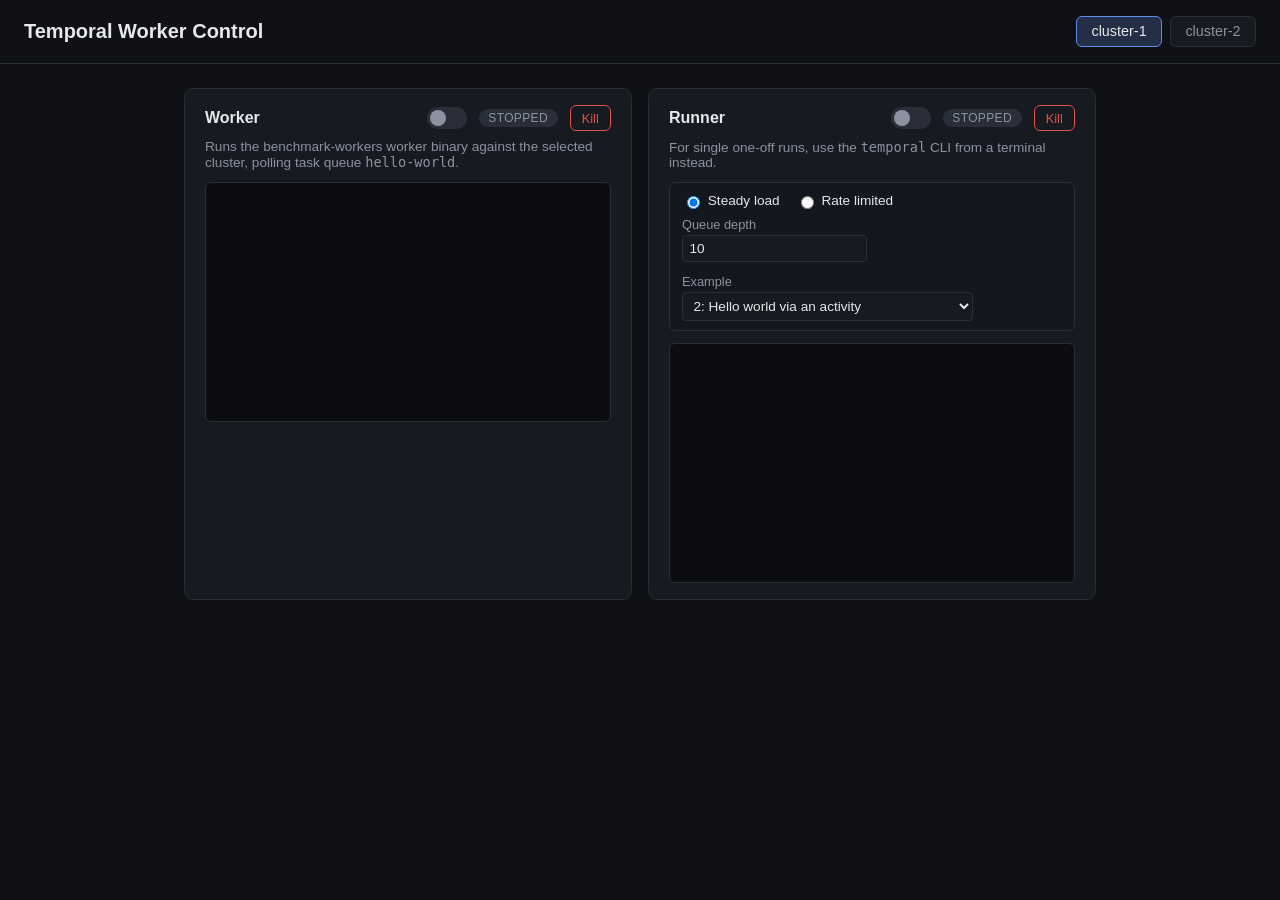
==== worker-control-ui/internal/webassets/web/index.html @ 39d4ea45 "Add worker-control-ui service with steady/rate load control (SYSTEMS-882) Gives workshop instructors" ====
<!doctype html>
<html lang="en">
<head>
  <meta charset="utf-8" />
  <title>Temporal Worker Control</title>
  <link rel="stylesheet" href="style.css" />
</head>
<body>
  <header>
    <h1>Temporal Worker Control</h1>
    <div class="cluster-switch" role="group" aria-label="Cluster selection">
      <button type="button" class="cluster-btn active" data-cluster="cluster-1">cluster-1</button>
      <button type="button" class="cluster-btn" data-cluster="cluster-2">cluster-2</button>
    </div>
  </header>

  <main>
    <section class="panel" id="worker-panel">
      <div class="panel-header">
        <h2>Worker</h2>
        <label class="switch">
          <input type="checkbox" id="worker-toggle" />
          <span class="slider"></span>
        </label>
        <span class="pill" id="worker-pill">stopped</span>
        <button type="button" class="kill-btn" id="worker-kill" title="Terminate the worker process in place (for exercises) without losing its logs">Kill</button>
      </div>
      <p class="hint">Runs the benchmark-workers worker binary against the selected cluster, polling task queue <code>hello-world</code>.</p>
      <pre class="log-pane" id="worker-log"></pre>
    </section>

    <section class="panel" id="runner-panel">
      <div class="panel-header">
        <h2>Runner</h2>
        <label class="switch">
          <input type="checkbox" id="runner-toggle" />
          <span class="slider"></span>
        </label>
        <span class="pill" id="runner-pill">stopped</span>
        <button type="button" class="kill-btn" id="runner-kill" title="Terminate the runner process in place (for exercises) without losing its logs">Kill</button>
      </div>
      <p class="hint">For single one-off runs, use the <code>temporal</code> CLI from a terminal instead.</p>

      <div class="runner-config">
        <div class="mode-switch" role="group" aria-label="Runner dispatch mode">
          <label><input type="radio" name="runner-mode" id="runner-mode-steady" value="steady" checked /> Steady load</label>
          <label><input type="radio" name="runner-mode" id="runner-mode-rate" value="rate" /> Rate limited</label>
        </div>

        <div class="runner-config-group" id="runner-config-steady">
          <label>Queue depth
            <input type="number" id="runner-depth" value="10" min="1" step="1" />
          </label>
          <label>Example
            <select id="runner-example">
              <option value="1">1: Hello world</option>
              <option value="2" selected>2: Hello world via an activity</option>
              <option value="3">3: Hello world via an activity, then sleep 5s</option>
            </select>
          </label>
        </div>

        <div class="runner-config-group" id="runner-config-rate" hidden>
          <label>Requests/sec
            <input type="number" id="runner-rate" value="5" min="0.1" step="0.1" />
          </label>
          <label>Scenario
            <select id="runner-scenario">
              <option value="hello_world">Hello World</option>
              <option value="many_timers">Many Timers</option>
              <option value="fan_out">Fan-Out</option>
            </select>
          </label>
        </div>

        <div class="runner-config-group" id="rate-scenario-hello-world">
          <label>Example
            <select id="runner-rate-example">
              <option value="1">1: Hello world</option>
              <option value="2" selected>2: Hello world via an activity</option>
              <option value="3">3: Hello world via an activity, then sleep 5s</option>
            </select>
          </label>
        </div>

        <div class="runner-config-group" id="rate-scenario-many-timers" hidden>
          <label>Concurrent timers
            <input type="number" id="runner-concurrent-timers" value="30" min="1" step="1" />
          </label>
          <label>Timer duration (s)
            <input type="number" id="runner-timer-duration" value="10" min="1" step="1" />
          </label>
          <p class="hint rate-scenario-note">Runs its own embedded worker -- independent of the Worker toggle above.</p>
        </div>

        <div class="runner-config-group" id="rate-scenario-fan-out" hidden>
          <label>Children per workflow
            <input type="number" id="runner-children" value="30" min="0" step="1" />
          </label>
          <label>Activities per workflow
            <input type="number" id="runner-activities" value="30" min="0" step="1" />
          </label>
          <p class="hint rate-scenario-note">Runs its own embedded worker -- independent of the Worker toggle above.</p>
        </div>
      </div>

      <pre class="log-pane" id="runner-log"></pre>
    </section>
  </main>

  <script src="app.js"></script>
</body>
</html>
---- worker-control-ui/internal/webassets/web/style.css ----
:root {
  color-scheme: light dark;
  --bg: #0f1115;
  --panel: #171a21;
  --border: #2a2e38;
  --text: #e6e8eb;
  --muted: #8b93a1;
  --accent: #5b8def;
  --ok: #3bb273;
  --warn: #e0a02c;
  --err: #e0524c;
}

* { box-sizing: border-box; }

body {
  margin: 0;
  font-family: -apple-system, BlinkMacSystemFont, "Segoe UI", sans-serif;
  background: var(--bg);
  color: var(--text);
}

header {
  display: flex;
  align-items: center;
  justify-content: space-between;
  padding: 1rem 1.5rem;
  border-bottom: 1px solid var(--border);
}

h1 { font-size: 1.25rem; margin: 0; }

.cluster-switch { display: flex; gap: 0.5rem; }

.cluster-btn {
  background: var(--panel);
  color: var(--muted);
  border: 1px solid var(--border);
  border-radius: 6px;
  padding: 0.4rem 0.9rem;
  cursor: pointer;
  font-size: 0.9rem;
}

.cluster-btn.active {
  color: var(--text);
  border-color: var(--accent);
  background: color-mix(in srgb, var(--accent) 18%, var(--panel));
}

main {
  display: grid;
  grid-template-columns: 1fr;
  gap: 1rem;
  padding: 1.5rem;
  max-width: 960px;
  margin: 0 auto;
}

@media (min-width: 800px) {
  main { grid-template-columns: 1fr 1fr; }
}

.panel {
  background: var(--panel);
  border: 1px solid var(--border);
  border-radius: 10px;
  padding: 1rem 1.25rem;
}

.panel-header {
  display: flex;
  align-items: center;
  gap: 0.75rem;
}

.panel-header h2 { font-size: 1rem; margin: 0; flex: 1; }

.hint { color: var(--muted); font-size: 0.85rem; margin: 0.5rem 0 0.75rem; }

.rate-scenario-note { flex-basis: 100%; margin: 0.4rem 0 0; font-size: 0.75rem; }

.pill {
  font-size: 0.75rem;
  padding: 0.15rem 0.6rem;
  border-radius: 999px;
  background: var(--border);
  color: var(--muted);
  text-transform: uppercase;
  letter-spacing: 0.03em;
}

.pill.running, .pill.succeeded { background: color-mix(in srgb, var(--ok) 25%, var(--panel)); color: var(--ok); }
.pill.starting { background: color-mix(in srgb, var(--warn) 25%, var(--panel)); color: var(--warn); }
.pill.failed { background: color-mix(in srgb, var(--err) 25%, var(--panel)); color: var(--err); }

button, .switch {
  cursor: pointer;
}

.kill-btn {
  background: transparent;
  color: var(--err);
  border: 1px solid var(--err);
  border-radius: 6px;
  padding: 0.3rem 0.7rem;
  font-size: 0.8rem;
}

.kill-btn:disabled { opacity: 0.4; cursor: not-allowed; }

.switch {
  position: relative;
  display: inline-block;
  width: 40px;
  height: 22px;
}

.switch input { opacity: 0; width: 0; height: 0; }

.slider {
  position: absolute;
  inset: 0;
  background: var(--border);
  border-radius: 999px;
  transition: 0.15s;
}

.slider::before {
  content: "";
  position: absolute;
  height: 16px;
  width: 16px;
  left: 3px;
  top: 3px;
  background: var(--muted);
  border-radius: 50%;
  transition: 0.15s;
}

.switch input:checked + .slider { background: color-mix(in srgb, var(--accent) 40%, var(--border)); }
.switch input:checked + .slider::before { transform: translateX(18px); background: var(--accent); }

.runner-config {
  background: #0000001a;
  border: 1px solid var(--border);
  border-radius: 6px;
  padding: 0.6rem 0.75rem;
  margin: 0 0 0.75rem;
  font-size: 0.85rem;
}

.mode-switch {
  display: flex;
  gap: 1rem;
  margin-bottom: 0.5rem;
}

.mode-switch label { display: flex; align-items: center; gap: 0.3rem; cursor: pointer; }

.runner-config-group {
  display: flex;
  flex-wrap: wrap;
  gap: 0.75rem 1.25rem;
}

/* `.runner-config-group`'s `display: flex` above ties the [hidden] UA rule's
   specificity (class vs. attribute selector, both 0-1-0) -- without this,
   the cascade favors the later author rule and [hidden] silently does
   nothing, leaving the inactive mode's inputs visible and touchable. */
.runner-config-group[hidden] {
  display: none;
}

.runner-config-group label {
  display: flex;
  flex-direction: column;
  gap: 0.2rem;
  color: var(--muted);
  font-size: 0.8rem;
}

.runner-config-group input, .runner-config-group select {
  background: var(--panel);
  color: var(--text);
  border: 1px solid var(--border);
  border-radius: 4px;
  padding: 0.3rem 0.4rem;
  font-size: 0.85rem;
}

.runner-config-group input:disabled, .runner-config-group select:disabled,
.mode-switch input:disabled {
  opacity: 0.5;
  cursor: not-allowed;
}

.log-pane {
  background: #0b0d11;
  border: 1px solid var(--border);
  border-radius: 6px;
  padding: 0.75rem;
  height: 240px;
  overflow-y: auto;
  font-family: ui-monospace, SFMono-Regular, Menlo, monospace;
  font-size: 0.75rem;
  white-space: pre-wrap;
  word-break: break-word;
  margin: 0;
}
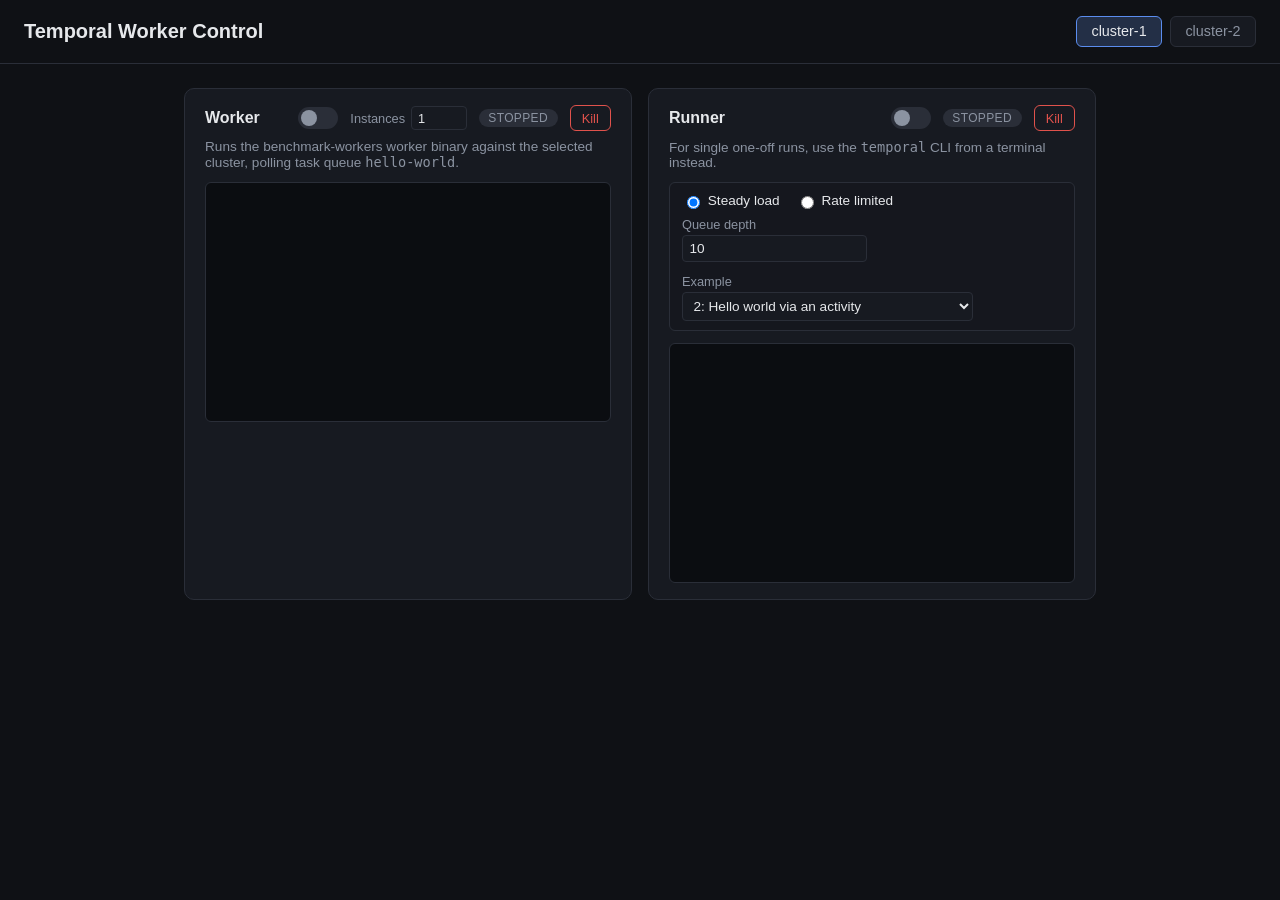
==== commit d8594330: "Add configurable worker instance count to worker-control-ui Lets the Worker panel start multiple rep" ====
--- a/worker-control-ui/internal/webassets/web/index.html
+++ b/worker-control-ui/internal/webassets/web/index.html
@@ -21,6 +21,9 @@
         <label class="switch">
           <input type="checkbox" id="worker-toggle" />
           <span class="slider"></span>
+        </label>
+        <label class="instances-field">Instances
+          <input type="number" id="worker-instances" value="1" min="1" step="1" />
         </label>
         <span class="pill" id="worker-pill">stopped</span>
         <button type="button" class="kill-btn" id="worker-kill" title="Terminate the worker process in place (for exercises) without losing its logs">Kill</button>
--- a/worker-control-ui/internal/webassets/web/style.css
+++ b/worker-control-ui/internal/webassets/web/style.css
@@ -76,6 +76,20 @@
 
 .panel-header h2 { font-size: 1rem; margin: 0; flex: 1; }
 
+.instances-field { display: flex; align-items: center; gap: 0.35rem; color: var(--muted); font-size: 0.8rem; }
+
+.instances-field input {
+  width: 3.5rem;
+  background: var(--panel);
+  color: var(--text);
+  border: 1px solid var(--border);
+  border-radius: 4px;
+  padding: 0.2rem 0.4rem;
+  font: inherit;
+}
+
+.instances-field input:disabled { opacity: 0.5; cursor: not-allowed; }
+
 .hint { color: var(--muted); font-size: 0.85rem; margin: 0.5rem 0 0.75rem; }
 
 .rate-scenario-note { flex-basis: 100%; margin: 0.4rem 0 0; font-size: 0.75rem; }
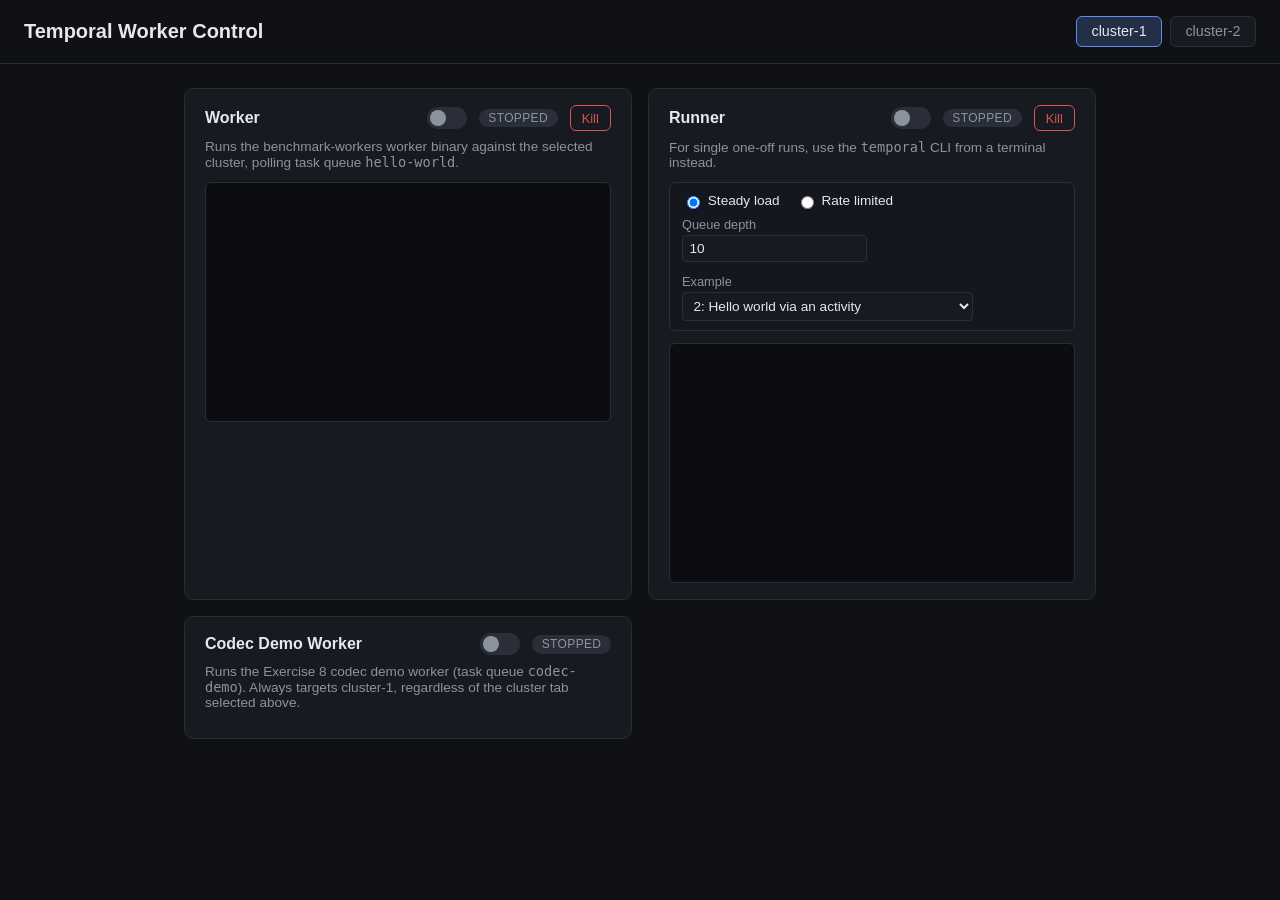
==== commit f07fd363: "feat: add Codec Demo Worker start/stop toggle to worker-control-ui Lets a presenter turn codec-worke" ====
--- a/worker-control-ui/internal/webassets/web/index.html
+++ b/worker-control-ui/internal/webassets/web/index.html
@@ -21,9 +21,6 @@
         <label class="switch">
           <input type="checkbox" id="worker-toggle" />
           <span class="slider"></span>
-        </label>
-        <label class="instances-field">Instances
-          <input type="number" id="worker-instances" value="1" min="1" step="1" />
         </label>
         <span class="pill" id="worker-pill">stopped</span>
         <button type="button" class="kill-btn" id="worker-kill" title="Terminate the worker process in place (for exercises) without losing its logs">Kill</button>
@@ -109,6 +106,18 @@
 
       <pre class="log-pane" id="runner-log"></pre>
     </section>
+
+    <section class="panel" id="codec-worker-panel">
+      <div class="panel-header">
+        <h2>Codec Demo Worker</h2>
+        <label class="switch">
+          <input type="checkbox" id="codec-worker-toggle" />
+          <span class="slider"></span>
+        </label>
+        <span class="pill" id="codec-worker-pill">stopped</span>
+      </div>
+      <p class="hint">Runs the Exercise 8 codec demo worker (task queue <code>codec-demo</code>). Always targets cluster-1, regardless of the cluster tab selected above.</p>
+    </section>
   </main>
 
   <script src="app.js"></script>
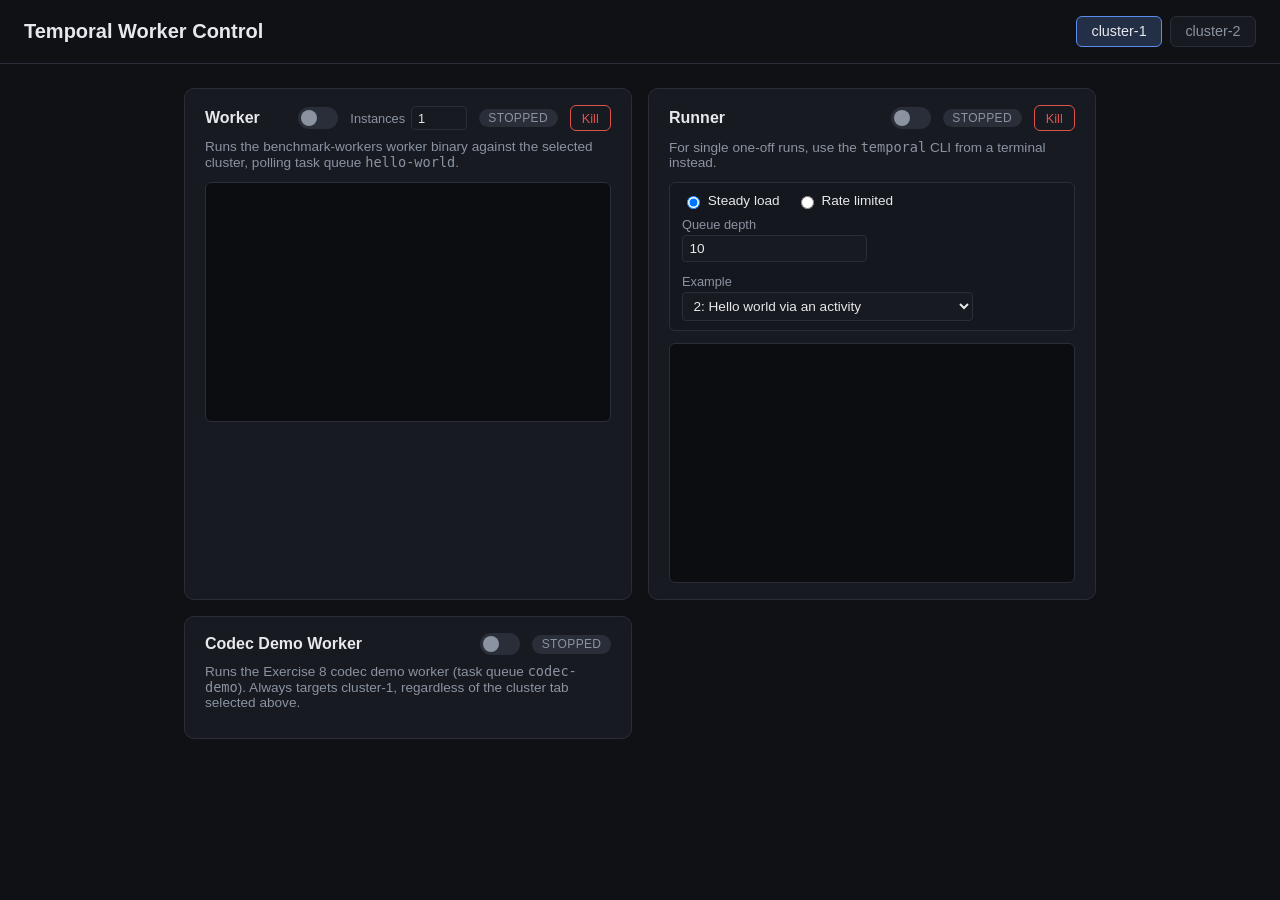
==== commit 4a93af48: "Merge branch 'main' into codec_server" ====
--- a/worker-control-ui/internal/webassets/web/index.html
+++ b/worker-control-ui/internal/webassets/web/index.html
@@ -21,6 +21,9 @@
         <label class="switch">
           <input type="checkbox" id="worker-toggle" />
           <span class="slider"></span>
+        </label>
+        <label class="instances-field">Instances
+          <input type="number" id="worker-instances" value="1" min="1" step="1" />
         </label>
         <span class="pill" id="worker-pill">stopped</span>
         <button type="button" class="kill-btn" id="worker-kill" title="Terminate the worker process in place (for exercises) without losing its logs">Kill</button>
